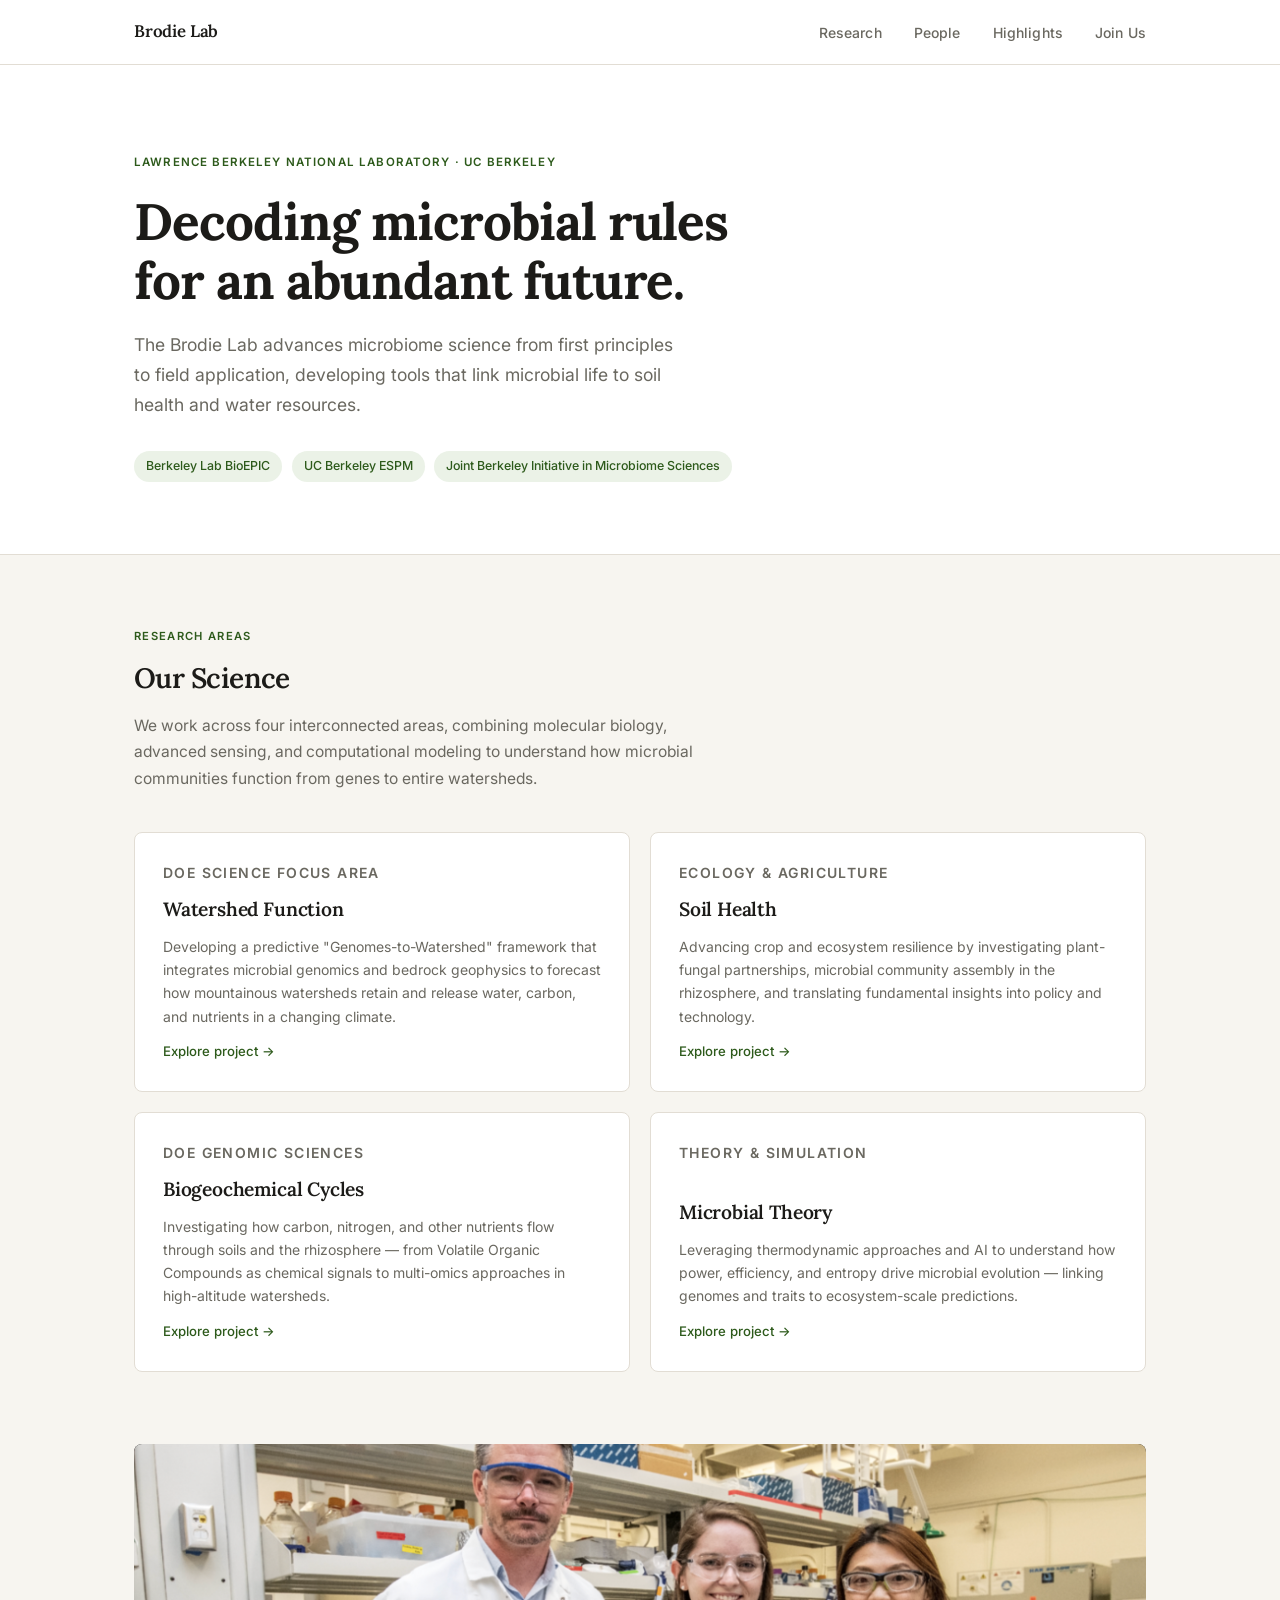
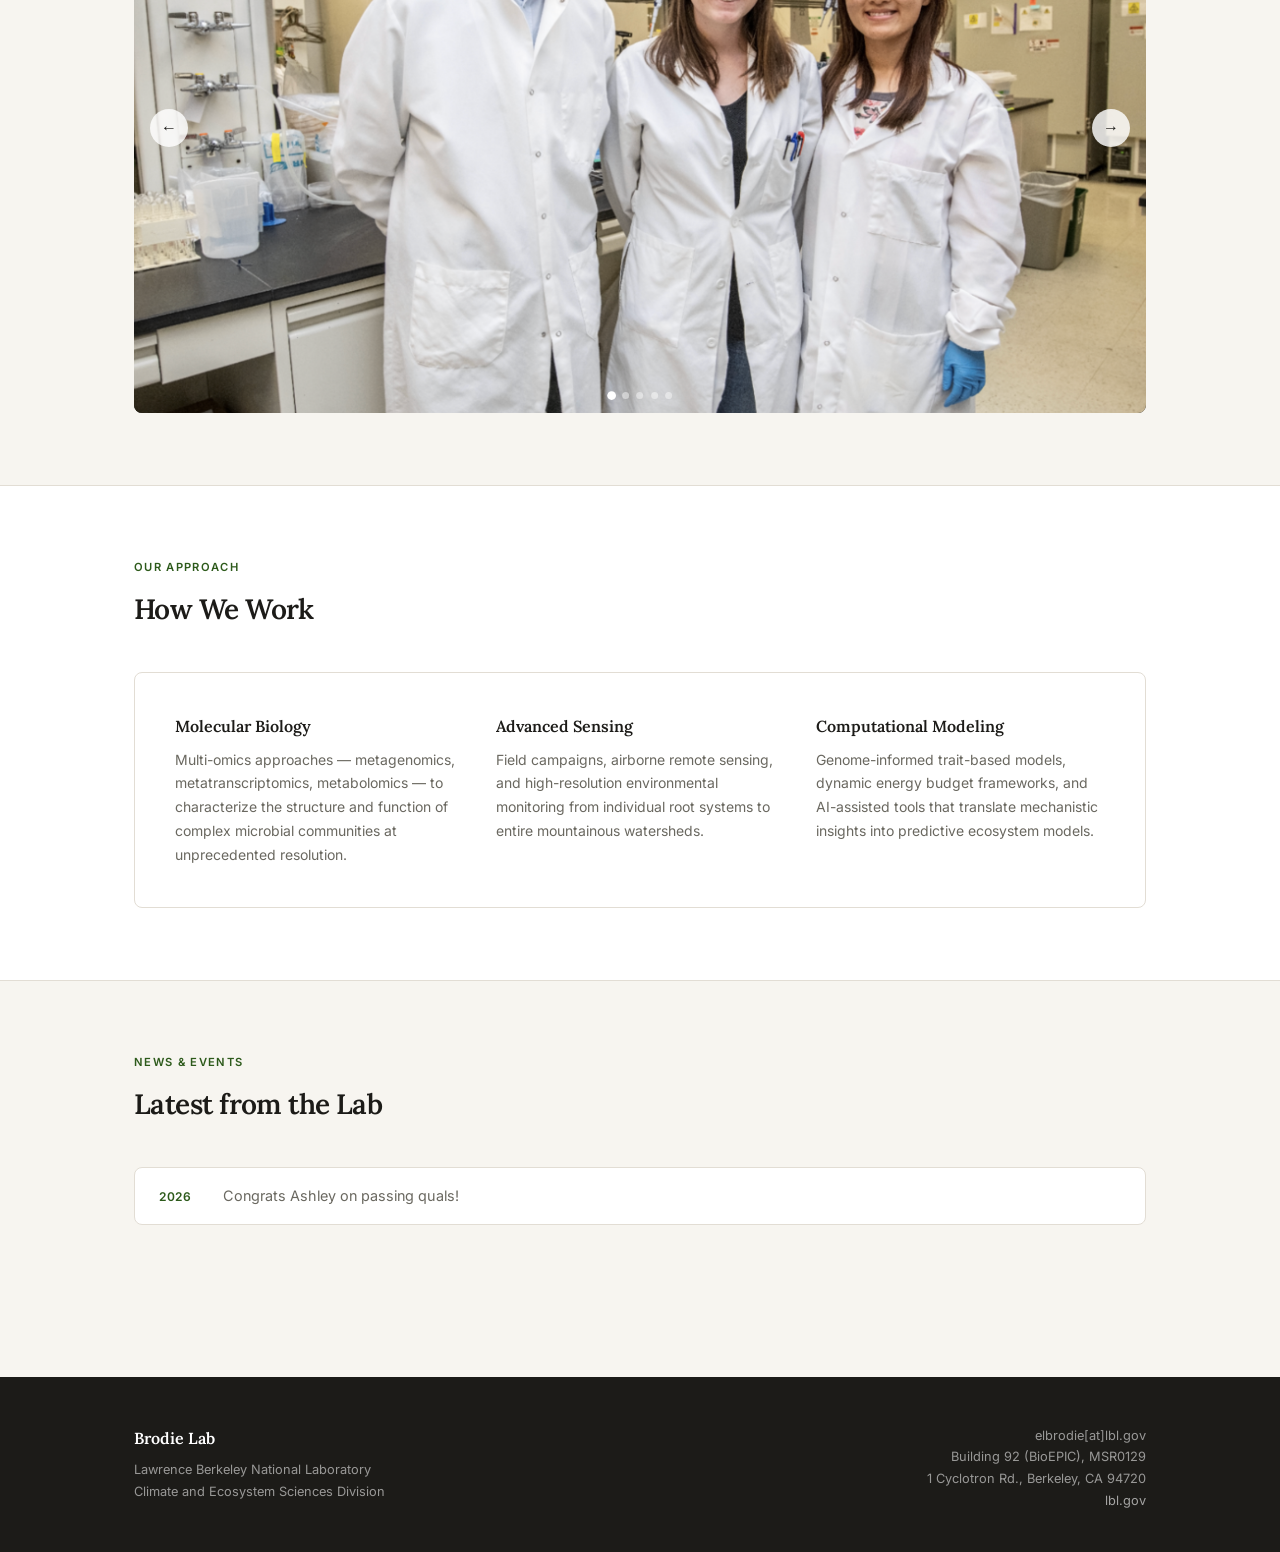
==== index.html @ 84963d6c "Add files via upload" ====
<!DOCTYPE html>
<html lang="en">
<head>
  <meta charset="UTF-8">
  <meta name="viewport" content="width=device-width, initial-scale=1.0">
  <title>Brodie Lab — Microbiome Science</title>
  <link rel="preconnect" href="https://fonts.googleapis.com">
  <link rel="preconnect" href="https://fonts.gstatic.com" crossorigin>
  <link href="https://fonts.googleapis.com/css2?family=Inter:wght@400;500;600&family=Lora:ital,wght@0,400;0,600;0,700;1,400&display=swap" rel="stylesheet">
  <link rel="stylesheet" href="css/style.css">
</head>
<body>

<header>
  <nav>
    <a href="index.html" class="nav-logo">Brodie Lab</a>
    <ul class="nav-links">
      <li><a href="research.html">Research</a></li>
      <li><a href="people.html">People</a></li>
      <li><a href="highlights.html">Highlights</a></li>
      <li><a href="join-us.html">Join Us</a></li>
    </ul>
    <button class="nav-toggle" aria-label="Toggle navigation">
      <span></span><span></span><span></span>
    </button>
  </nav>
</header>

<main>

  <section class="hero">
    <div class="container">
      <p class="eyebrow">Lawrence Berkeley National Laboratory &middot; UC Berkeley</p>
      <h1>Decoding microbial rules<br>for an abundant future.</h1>
      <p class="lead">The Brodie Lab advances microbiome science from first principles to field application, developing tools that link microbial life to soil health and water resources.</p>
      <div class="affiliation-tags">
        <span class="tag">Berkeley Lab BioEPIC</span>
        <span class="tag">UC Berkeley ESPM</span>
        <span class="tag">Joint Berkeley Initiative in Microbiome Sciences</span>
      </div>
    </div>
  </section>

  <section class="section">
    <div class="container">
      <div class="section-header">
        <p class="section-label">Research Areas</p>
        <h2 class="section-title">Our Science</h2>
        <p class="section-lead">We work across four interconnected areas, combining molecular biology, advanced sensing, and computational modeling to understand how microbial communities function from genes to entire watersheds.</p>
      </div>
      <div class="research-grid">
        <a href="research.html#watershed" class="research-card">
          <p class="card-label">DOE Science Focus Area</p>
          <h3>Watershed Function</h3>
          <p>Developing a predictive "Genomes-to-Watershed" framework that integrates microbial genomics and bedrock geophysics to forecast how mountainous watersheds retain and release water, carbon, and nutrients in a changing climate.</p>
          <span class="card-arrow">Explore project &rarr;</span>
        </a>
        <a href="research.html#soil-health" class="research-card">
          <p class="card-label">Ecology &amp; Agriculture</p>
          <h3>Soil Health</h3>
          <p>Advancing crop and ecosystem resilience by investigating plant-fungal partnerships, microbial community assembly in the rhizosphere, and translating fundamental insights into policy and technology.</p>
          <span class="card-arrow">Explore project &rarr;</span>
        </a>
        <a href="research.html#biogeochem" class="research-card">
          <p class="card-label">DOE Genomic Sciences</p>
          <h3>Biogeochemical Cycles</h3>
          <p>Investigating how carbon, nitrogen, and other nutrients flow through soils and the rhizosphere — from Volatile Organic Compounds as chemical signals to multi-omics approaches in high-altitude watersheds.</p>
          <span class="card-arrow">Explore project &rarr;</span>
        </a>
        <a href="research.html#microbial-theory" class="research-card">
          <p class="card-label">Theory &amp; Simulation</p>
          <h3>Microbial Theory</h3>
          <p>Leveraging thermodynamic approaches and AI to understand how power, efficiency, and entropy drive microbial evolution — linking genomes and traits to ecosystem-scale predictions.</p>
          <span class="card-arrow">Explore project &rarr;</span>
        </a>
      </div>
    </div>
  </section>

  <div class="carousel-section">
    <div class="container">
      <div class="carousel">
        <div class="carousel-track">
          <div class="carousel-slide"><img src="img/nice_flicks/lab-01.png" alt="Lab photo"></div>
          <div class="carousel-slide"><img src="img/nice_flicks/lab-02.png" alt="Lab photo"></div>
          <div class="carousel-slide"><img src="img/nice_flicks/lab-03.png" alt="Lab photo"></div>
          <div class="carousel-slide"><img src="img/nice_flicks/lab-04.png" alt="Lab photo"></div>
          <div class="carousel-slide"><img src="img/nice_flicks/lab-05.png" alt="Lab photo"></div>
        </div>
        <button class="carousel-btn carousel-btn--prev" aria-label="Previous">&#8592;</button>
        <button class="carousel-btn carousel-btn--next" aria-label="Next">&#8594;</button>
        <div class="carousel-dots">
          <button class="carousel-dot" aria-label="Slide 1"></button>
          <button class="carousel-dot" aria-label="Slide 2"></button>
          <button class="carousel-dot" aria-label="Slide 3"></button>
          <button class="carousel-dot" aria-label="Slide 4"></button>
          <button class="carousel-dot" aria-label="Slide 5"></button>
        </div>
      </div>
    </div>
  </div>

  <section class="section section--alt">
    <div class="container">
      <div class="section-header">
        <p class="section-label">Our Approach</p>
        <h2 class="section-title">How We Work</h2>
      </div>
      <div class="approach-block">
        <div class="approach-item">
          <h4>Molecular Biology</h4>
          <p>Multi-omics approaches — metagenomics, metatranscriptomics, metabolomics — to characterize the structure and function of complex microbial communities at unprecedented resolution.</p>
        </div>
        <div class="approach-item">
          <h4>Advanced Sensing</h4>
          <p>Field campaigns, airborne remote sensing, and high-resolution environmental monitoring from individual root systems to entire mountainous watersheds.</p>
        </div>
        <div class="approach-item">
          <h4>Computational Modeling</h4>
          <p>Genome-informed trait-based models, dynamic energy budget frameworks, and AI-assisted tools that translate mechanistic insights into predictive ecosystem models.</p>
        </div>
      </div>
    </div>
  </section>

  <section class="section">
    <div class="container">
      <div class="section-header">
        <p class="section-label">News &amp; Events</p>
        <h2 class="section-title">Latest from the Lab</h2>
      </div>
      <div class="news-list">
        <div class="news-item">
          <span class="news-date">2026</span>
          <span class="news-text">Congrats Ashley on passing quals!</span>
        </div>
      </div>
    </div>
  </section>

</main>

<footer>
  <div class="footer-inner">
    <div class="footer-brand">
      <span class="footer-logo">Brodie Lab</span>
      <p>Lawrence Berkeley National Laboratory<br>Climate and Ecosystem Sciences Division</p>
    </div>
    <div class="footer-contact">
      <p>
        elbrodie[at]lbl.gov<br>
        Building 92 (BioEPIC), MSR0129<br>
        1 Cyclotron Rd., Berkeley, CA 94720<br>
        <a href="http://lbl.gov" target="_blank" rel="noopener">lbl.gov</a>
      </p>
    </div>
  </div>
</footer>

<script>
  document.querySelector('.nav-toggle').addEventListener('click', function() {
    document.querySelector('.nav-links').classList.toggle('open');
  });

  (function() {
    var track = document.querySelector('.carousel-track');
    var slides = document.querySelectorAll('.carousel-slide');
    var dots = document.querySelectorAll('.carousel-dot');
    var current = 0, timer;

    function go(n) {
      current = (n + slides.length) % slides.length;
      track.style.transform = 'translateX(-' + (current * 100) + '%)';
      dots.forEach(function(d, i) { d.classList.toggle('active', i === current); });
    }

    function startTimer() {
      clearInterval(timer);
      timer = setInterval(function() { go(current + 1); }, 5000);
    }

    document.querySelector('.carousel-btn--prev').addEventListener('click', function() { go(current - 1); startTimer(); });
    document.querySelector('.carousel-btn--next').addEventListener('click', function() { go(current + 1); startTimer(); });
    dots.forEach(function(d, i) { d.addEventListener('click', function() { go(i); startTimer(); }); });

    go(0);
    startTimer();
  })();
</script>
</body>
</html>
---- css/style.css ----
/* ─────────────────────────────────────────────────────
   Brodie Lab — stylesheet
   ───────────────────────────────────────────────────── */

:root {
  --bg:          #F7F5F0;
  --surface:     #FFFFFF;
  --border:      #E2DDD4;
  --text:        #1C1B18;
  --muted:       #6A6860;
  --accent:      #2D5A1B;
  --accent-h:    #1F4111;
  --accent-bg:   #EBF2E7;
  --max-w:       1060px;
  --r:           8px;
  --ease:        0.18s ease;
}

*, *::before, *::after { box-sizing: border-box; margin: 0; padding: 0; }
html { scroll-behavior: smooth; }

body {
  font-family: 'Inter', system-ui, sans-serif;
  background: var(--bg);
  color: var(--text);
  line-height: 1.65;
  font-size: 1rem;
  -webkit-font-smoothing: antialiased;
}

a { color: var(--accent); text-decoration: none; }
a:hover { color: var(--accent-h); }
img { max-width: 100%; display: block; }

/* ── Layout ── */
.container {
  max-width: var(--max-w);
  margin: 0 auto;
  padding: 0 1.5rem;
}

/* ── Navigation ── */
header {
  background: var(--surface);
  border-bottom: 1px solid var(--border);
  position: sticky;
  top: 0;
  z-index: 100;
}

nav {
  display: flex;
  align-items: center;
  justify-content: space-between;
  height: 64px;
  max-width: var(--max-w);
  margin: 0 auto;
  padding: 0 1.5rem;
}

.nav-logo {
  font-family: 'Lora', Georgia, serif;
  font-size: 1.05rem;
  font-weight: 600;
  color: var(--text);
  letter-spacing: -0.01em;
}

.nav-links {
  display: flex;
  gap: 2rem;
  list-style: none;
}

.nav-links a {
  font-size: 0.875rem;
  color: var(--muted);
  font-weight: 500;
  letter-spacing: 0.01em;
  transition: color var(--ease);
}

.nav-links a:hover,
.nav-links a.active {
  color: var(--text);
}

.nav-toggle {
  display: none;
  flex-direction: column;
  gap: 5px;
  background: none;
  border: none;
  cursor: pointer;
  padding: 4px;
}

.nav-toggle span {
  display: block;
  width: 22px;
  height: 2px;
  background: var(--text);
  border-radius: 2px;
}

/* ── Hero ── */
.hero {
  padding: 88px 0 72px;
  background: var(--surface);
  border-bottom: 1px solid var(--border);
}

.hero .eyebrow {
  font-size: 0.72rem;
  font-weight: 600;
  letter-spacing: 0.1em;
  text-transform: uppercase;
  color: var(--accent);
  margin-bottom: 1.25rem;
}

.hero h1 {
  font-family: 'Lora', Georgia, serif;
  font-size: clamp(2.1rem, 5vw, 3.2rem);
  font-weight: 700;
  line-height: 1.15;
  letter-spacing: -0.02em;
  max-width: 680px;
  margin-bottom: 1.25rem;
}

.hero .lead {
  font-size: 1.1rem;
  color: var(--muted);
  max-width: 540px;
  line-height: 1.7;
  margin-bottom: 2rem;
}

.affiliation-tags {
  display: flex;
  gap: 0.6rem;
  flex-wrap: wrap;
}

.tag {
  display: inline-flex;
  align-items: center;
  padding: 0.3rem 0.75rem;
  background: var(--accent-bg);
  border-radius: 100px;
  font-size: 0.775rem;
  font-weight: 500;
  color: var(--accent);
}

/* ── Page hero (inner pages) ── */
.page-hero {
  padding: 60px 0 48px;
  background: var(--surface);
  border-bottom: 1px solid var(--border);
}

.page-label {
  font-size: 0.7rem;
  font-weight: 600;
  letter-spacing: 0.12em;
  text-transform: uppercase;
  color: var(--accent);
  margin-bottom: 0.75rem;
}

.page-hero h1 {
  font-family: 'Lora', Georgia, serif;
  font-size: clamp(1.75rem, 4vw, 2.4rem);
  font-weight: 700;
  letter-spacing: -0.02em;
  margin-bottom: 1rem;
}

.page-hero .page-lead {
  font-size: 1.05rem;
  color: var(--muted);
  max-width: 580px;
  line-height: 1.7;
}

/* ── Sections ── */
.section {
  padding: 72px 0;
}

.section--alt {
  background: var(--surface);
  border-top: 1px solid var(--border);
  border-bottom: 1px solid var(--border);
}

.section-header {
  margin-bottom: 2.5rem;
}

.section-label {
  font-size: 0.7rem;
  font-weight: 600;
  letter-spacing: 0.12em;
  text-transform: uppercase;
  color: var(--accent);
  margin-bottom: 0.6rem;
}

.section-title {
  font-family: 'Lora', Georgia, serif;
  font-size: 1.75rem;
  font-weight: 600;
  letter-spacing: -0.02em;
}

.section-lead {
  margin-top: 0.75rem;
  font-size: 0.975rem;
  color: var(--muted);
  max-width: 600px;
  line-height: 1.7;
}

/* ── Research cards (home) ── */
.research-grid {
  display: grid;
  grid-template-columns: repeat(2, 1fr);
  gap: 1.25rem;
}

.research-card {
  background: var(--surface);
  border: 1px solid var(--border);
  border-radius: var(--r);
  padding: 1.75rem;
  display: flex;
  flex-direction: column;
  gap: 0.6rem;
  color: var(--text);
  transition: box-shadow var(--ease), transform var(--ease), border-color var(--ease);
}

.research-card:hover {
  box-shadow: 0 4px 24px rgba(0,0,0,0.07);
  transform: translateY(-2px);
  border-color: #C2D9BA;
  color: var(--text);
}

.card-label {
  font-size: 0.7rem;
  font-weight: 600;
  letter-spacing: 0.1em;
  text-transform: uppercase;
  color: var(--accent);
}

.research-card h3 {
  font-family: 'Lora', Georgia, serif;
  font-size: 1.2rem;
  font-weight: 600;
  letter-spacing: -0.01em;
}

.research-card p {
  font-size: 0.875rem;
  color: var(--muted);
  line-height: 1.65;
  flex: 1;
}

.card-arrow {
  font-size: 0.825rem;
  color: var(--accent);
  font-weight: 500;
  margin-top: 0.25rem;
}

/* ── Approach block ── */
.approach-block {
  background: var(--surface);
  border: 1px solid var(--border);
  border-radius: var(--r);
  padding: 2.5rem;
  display: grid;
  grid-template-columns: repeat(3, 1fr);
  gap: 2rem;
}

.approach-item h4 {
  font-family: 'Lora', Georgia, serif;
  font-size: 1rem;
  font-weight: 600;
  margin-bottom: 0.5rem;
}

.approach-item p {
  font-size: 0.875rem;
  color: var(--muted);
  line-height: 1.7;
}

/* ── Carousel ── */
.carousel-section { padding: 0 0 72px; }

.carousel {
  position: relative;
  border-radius: var(--r);
  overflow: hidden;
  background: #111;
  aspect-ratio: 16 / 9;
}

.carousel-track {
  display: flex;
  height: 100%;
  transition: transform 0.5s cubic-bezier(0.4, 0, 0.2, 1);
}

.carousel-slide {
  min-width: 100%;
  height: 100%;
}

.carousel-slide img {
  width: 100%;
  height: 100%;
  object-fit: cover;
  object-position: center;
  display: block;
}

.carousel-btn {
  position: absolute;
  top: 50%;
  transform: translateY(-50%);
  background: rgba(255,255,255,0.82);
  border: none;
  border-radius: 50%;
  width: 38px;
  height: 38px;
  cursor: pointer;
  display: flex;
  align-items: center;
  justify-content: center;
  color: var(--text);
  font-size: 1rem;
  z-index: 2;
  transition: background var(--ease);
}

.carousel-btn:hover { background: #fff; }
.carousel-btn--prev { left: 1rem; }
.carousel-btn--next { right: 1rem; }

.carousel-dots {
  position: absolute;
  bottom: 0.9rem;
  left: 50%;
  transform: translateX(-50%);
  display: flex;
  gap: 0.45rem;
  z-index: 2;
}

.carousel-dot {
  width: 7px;
  height: 7px;
  border-radius: 50%;
  background: rgba(255,255,255,0.45);
  border: none;
  cursor: pointer;
  padding: 0;
  transition: background var(--ease), transform var(--ease);
}

.carousel-dot.active {
  background: #fff;
  transform: scale(1.25);
}

/* ── News ── */
.news-list {
  display: flex;
  flex-direction: column;
  gap: 0.75rem;
}

.news-item {
  background: var(--surface);
  border: 1px solid var(--border);
  border-radius: var(--r);
  padding: 1rem 1.5rem;
  display: flex;
  gap: 1.5rem;
  align-items: baseline;
}

.news-date {
  font-size: 0.75rem;
  font-weight: 600;
  color: var(--accent);
  letter-spacing: 0.05em;
  flex-shrink: 0;
  min-width: 2.5rem;
}

.news-text {
  font-size: 0.9rem;
  color: var(--muted);
}

/* ── Research area sections ── */
.research-area {
  padding: 64px 0;
  border-top: 1px solid var(--border);
  scroll-margin-top: 80px;
}

.research-area:first-child { border-top: none; }

.area-label {
  font-size: 0.7rem;
  font-weight: 600;
  letter-spacing: 0.12em;
  text-transform: uppercase;
  color: var(--accent);
  margin-bottom: 0.75rem;
}

.research-area h2 {
  font-family: 'Lora', Georgia, serif;
  font-size: 1.8rem;
  font-weight: 700;
  letter-spacing: -0.02em;
  margin-bottom: 1rem;
}

.area-intro {
  font-size: 0.95rem;
  color: var(--muted);
  max-width: 660px;
  line-height: 1.75;
  margin-bottom: 2rem;
}

.projects-list {
  display: flex;
  flex-direction: column;
  gap: 1rem;
}

.project-block {
  background: var(--surface);
  border: 1px solid var(--border);
  border-radius: var(--r);
  padding: 1.75rem;
}

.project-block h3 {
  font-family: 'Lora', Georgia, serif;
  font-size: 1.05rem;
  font-weight: 600;
  margin-bottom: 0.6rem;
}

.project-block p {
  font-size: 0.875rem;
  color: var(--muted);
  line-height: 1.7;
  margin-bottom: 1rem;
}

.project-links {
  display: flex;
  gap: 0.6rem;
  flex-wrap: wrap;
}

.btn-link {
  display: inline-flex;
  align-items: center;
  gap: 0.3rem;
  font-size: 0.775rem;
  font-weight: 500;
  color: var(--accent);
  border: 1px solid #C2D9BA;
  padding: 0.35rem 0.8rem;
  border-radius: 4px;
  background: var(--accent-bg);
  transition: background var(--ease), border-color var(--ease), color var(--ease);
}

.btn-link:hover {
  background: var(--accent);
  color: white;
  border-color: var(--accent);
}

/* ── People ── */
.people-grid {
  display: grid;
  grid-template-columns: repeat(3, 1fr);
  gap: 1.25rem;
  margin-bottom: 2.5rem;
}

.people-grid--4 {
  grid-template-columns: repeat(4, 1fr);
}

.people-grid--2 {
  grid-template-columns: repeat(2, 1fr);
}

/* flip wrapper */
.person-card {
  perspective: 1200px;
  cursor: pointer;
  background: transparent;
  border: none;
  border-radius: 0;
  overflow: visible;
}

.card-inner {
  position: relative;
  width: 100%;
  aspect-ratio: 4 / 5;
  transform-style: preserve-3d;
  transition: transform 0.55s cubic-bezier(0.4, 0, 0.2, 1);
}

.person-card.flipped .card-inner {
  transform: rotateY(180deg);
}

.card-front,
.card-back {
  position: absolute;
  inset: 0;
  backface-visibility: hidden;
  -webkit-backface-visibility: hidden;
  border-radius: var(--r);
  border: 1px solid var(--border);
  overflow: hidden;
}

.card-front {
  background: var(--surface);
  display: flex;
  flex-direction: column;
  transition: border-color var(--ease);
}

.person-card:hover .card-front {
  border-color: #C2D9BA;
}

.card-photo {
  flex: 1;
  width: 100%;
  object-fit: cover;
  object-position: center top;
  display: block;
  min-height: 0;
}

.card-photo-placeholder {
  flex: 1;
  background: var(--accent-bg);
  display: flex;
  align-items: center;
  justify-content: center;
  font-family: 'Lora', Georgia, serif;
  font-size: 2.5rem;
  font-weight: 700;
  color: var(--accent);
  min-height: 0;
}

.card-name {
  flex-shrink: 0;
  padding: 0.7rem 1rem 0.8rem;
  font-family: 'Lora', Georgia, serif;
  font-size: 0.875rem;
  font-weight: 600;
  color: var(--text);
  border-top: 1px solid var(--border);
  background: var(--surface);
}

/* back face */
.card-back {
  transform: rotateY(180deg);
  background: var(--surface);
  display: flex;
  flex-direction: column;
}

.card-back-scroll {
  flex: 1;
  overflow-y: auto;
  padding: 1.1rem 1.1rem 0.75rem;
  display: flex;
  flex-direction: column;
  gap: 0.5rem;
}

.card-back-name {
  font-family: 'Lora', Georgia, serif;
  font-size: 0.9rem;
  font-weight: 600;
  color: var(--text);
  flex-shrink: 0;
}

.card-back-bio {
  font-size: 0.775rem;
  color: var(--muted);
  line-height: 1.65;
}

.card-back-bio em { font-style: italic; }

.card-back-links {
  display: flex;
  gap: 0.4rem;
  flex-wrap: wrap;
  padding-top: 0.25rem;
  flex-shrink: 0;
}

.card-back-links a {
  font-size: 0.7rem;
  font-weight: 500;
  color: var(--accent);
  border: 1px solid #C2D9BA;
  background: var(--accent-bg);
  padding: 0.18rem 0.5rem;
  border-radius: 4px;
  text-decoration: none;
  transition: background var(--ease), color var(--ease);
}

.card-back-links a:hover {
  background: var(--accent);
  color: white;
}

/* ── Shared link pills (alumni, highlights CTA) ── */
.person-links {
  display: flex;
  gap: 0.5rem;
  flex-wrap: wrap;
  margin-top: 0.5rem;
}

.person-links a {
  font-size: 0.75rem;
  font-weight: 500;
  color: var(--accent);
  border: 1px solid #C2D9BA;
  background: var(--accent-bg);
  padding: 0.2rem 0.6rem;
  border-radius: 4px;
  transition: background var(--ease), color var(--ease), border-color var(--ease);
}

.person-links a:hover {
  background: var(--accent);
  color: white;
  border-color: var(--accent);
}

/* ── Alumni ── */
.alumni-grid {
  display: grid;
  grid-template-columns: repeat(3, 1fr);
  gap: 1rem;
}

.alumni-card {
  background: var(--surface);
  border: 1px solid var(--border);
  border-radius: var(--r);
  padding: 1.25rem;
}

.alumni-name {
  font-weight: 600;
  font-size: 0.925rem;
  margin-bottom: 0.2rem;
}

.alumni-info {
  font-size: 0.8rem;
  color: var(--muted);
  line-height: 1.5;
  margin-bottom: 0.6rem;
}

/* ── Publications ── */
.pub-list {
  display: flex;
  flex-direction: column;
  gap: 0.75rem;
}

.pub-item {
  background: var(--surface);
  border: 1px solid var(--border);
  border-radius: var(--r);
  padding: 1.25rem 1.5rem;
  transition: border-color var(--ease);
}

.pub-item:hover {
  border-color: #C2D9BA;
}

.pub-title {
  display: block;
  font-size: 0.925rem;
  font-weight: 500;
  color: var(--text);
  line-height: 1.5;
  margin-bottom: 0.4rem;
  transition: color var(--ease);
}

.pub-title:hover { color: var(--accent); }

.pub-authors {
  font-size: 0.8rem;
  color: var(--muted);
  line-height: 1.55;
  margin-bottom: 0.5rem;
}

.pub-journal {
  display: inline-block;
  font-size: 0.7rem;
  font-weight: 600;
  letter-spacing: 0.06em;
  text-transform: uppercase;
  color: var(--accent);
  background: var(--accent-bg);
  padding: 0.15rem 0.5rem;
  border-radius: 4px;
}

/* ── Join Us ── */
.opportunity-block {
  background: var(--surface);
  border: 1px solid var(--border);
  border-radius: var(--r);
  padding: 2rem;
}

.opportunity-block h3 {
  font-family: 'Lora', Georgia, serif;
  font-size: 1.1rem;
  font-weight: 600;
  margin-bottom: 0.6rem;
}

.opportunity-block p {
  font-size: 0.875rem;
  color: var(--muted);
  line-height: 1.75;
  margin-bottom: 0.75rem;
}

.opportunity-block p:last-child { margin-bottom: 0; }

.opp-links {
  display: flex;
  gap: 0.6rem;
  flex-wrap: wrap;
  margin-top: 0.75rem;
}

.course-block {
  background: var(--surface);
  border: 1px solid var(--border);
  border-radius: var(--r);
  padding: 2rem;
}

.course-block h3 {
  font-family: 'Lora', Georgia, serif;
  font-size: 1.1rem;
  font-weight: 600;
  margin-bottom: 0.5rem;
}

.course-block .course-number {
  font-size: 0.72rem;
  font-weight: 600;
  letter-spacing: 0.1em;
  text-transform: uppercase;
  color: var(--accent);
  margin-bottom: 0.75rem;
}

.course-block p {
  font-size: 0.875rem;
  color: var(--muted);
  line-height: 1.75;
}

/* ── Section sub-header ── */
.sub-header {
  margin-bottom: 1.25rem;
  margin-top: 2.5rem;
}

.sub-header:first-child { margin-top: 0; }

.sub-header h2 {
  font-family: 'Lora', Georgia, serif;
  font-size: 1.3rem;
  font-weight: 600;
  letter-spacing: -0.01em;
}

hr.divider {
  border: none;
  border-top: 1px solid var(--border);
  margin: 3rem 0;
}

/* ── CTA strip ── */
.cta-strip {
  background: var(--accent-bg);
  border: 1px solid #C2D9BA;
  border-radius: var(--r);
  padding: 1.5rem 2rem;
  display: flex;
  align-items: center;
  justify-content: space-between;
  gap: 1rem;
  flex-wrap: wrap;
}

.cta-strip p {
  font-size: 0.9rem;
  color: var(--text);
}

.cta-strip p strong {
  font-weight: 600;
}

/* ── Footer ── */
footer {
  background: #1C1B18;
  color: rgba(255,255,255,0.55);
  padding: 48px 0 40px;
  margin-top: 80px;
}

.footer-inner {
  max-width: var(--max-w);
  margin: 0 auto;
  padding: 0 1.5rem;
  display: flex;
  justify-content: space-between;
  align-items: flex-start;
  gap: 2rem;
  flex-wrap: wrap;
}

.footer-logo {
  font-family: 'Lora', Georgia, serif;
  font-size: 1rem;
  font-weight: 600;
  color: white;
  display: block;
  margin-bottom: 0.5rem;
}

.footer-brand p,
.footer-contact p {
  font-size: 0.8rem;
  line-height: 1.7;
}

.footer-contact { text-align: right; }

.footer-contact a {
  color: rgba(255,255,255,0.6);
  transition: color var(--ease);
}

.footer-contact a:hover { color: white; }

/* ── Responsive ── */
@media (max-width: 768px) {
  .research-grid { grid-template-columns: 1fr; }
  .approach-block { grid-template-columns: 1fr; }
  .people-grid { grid-template-columns: 1fr; }
  .people-grid--3 { grid-template-columns: 1fr 1fr; }
  .alumni-grid { grid-template-columns: 1fr 1fr; }
  .footer-contact { text-align: left; }
  .pi-card { grid-template-columns: 1fr; }
  .pi-card .avatar { margin-bottom: 0; }
}

@media (max-width: 560px) {
  .nav-toggle { display: flex; }
  .nav-links {
    display: none;
    position: absolute;
    top: 64px;
    left: 0;
    right: 0;
    background: var(--surface);
    border-bottom: 1px solid var(--border);
    padding: 1rem 1.5rem;
    flex-direction: column;
    gap: 1rem;
    box-shadow: 0 4px 12px rgba(0,0,0,0.06);
  }
  .nav-links.open { display: flex; }
  .people-grid--3 { grid-template-columns: 1fr; }
  .alumni-grid { grid-template-columns: 1fr; }
}
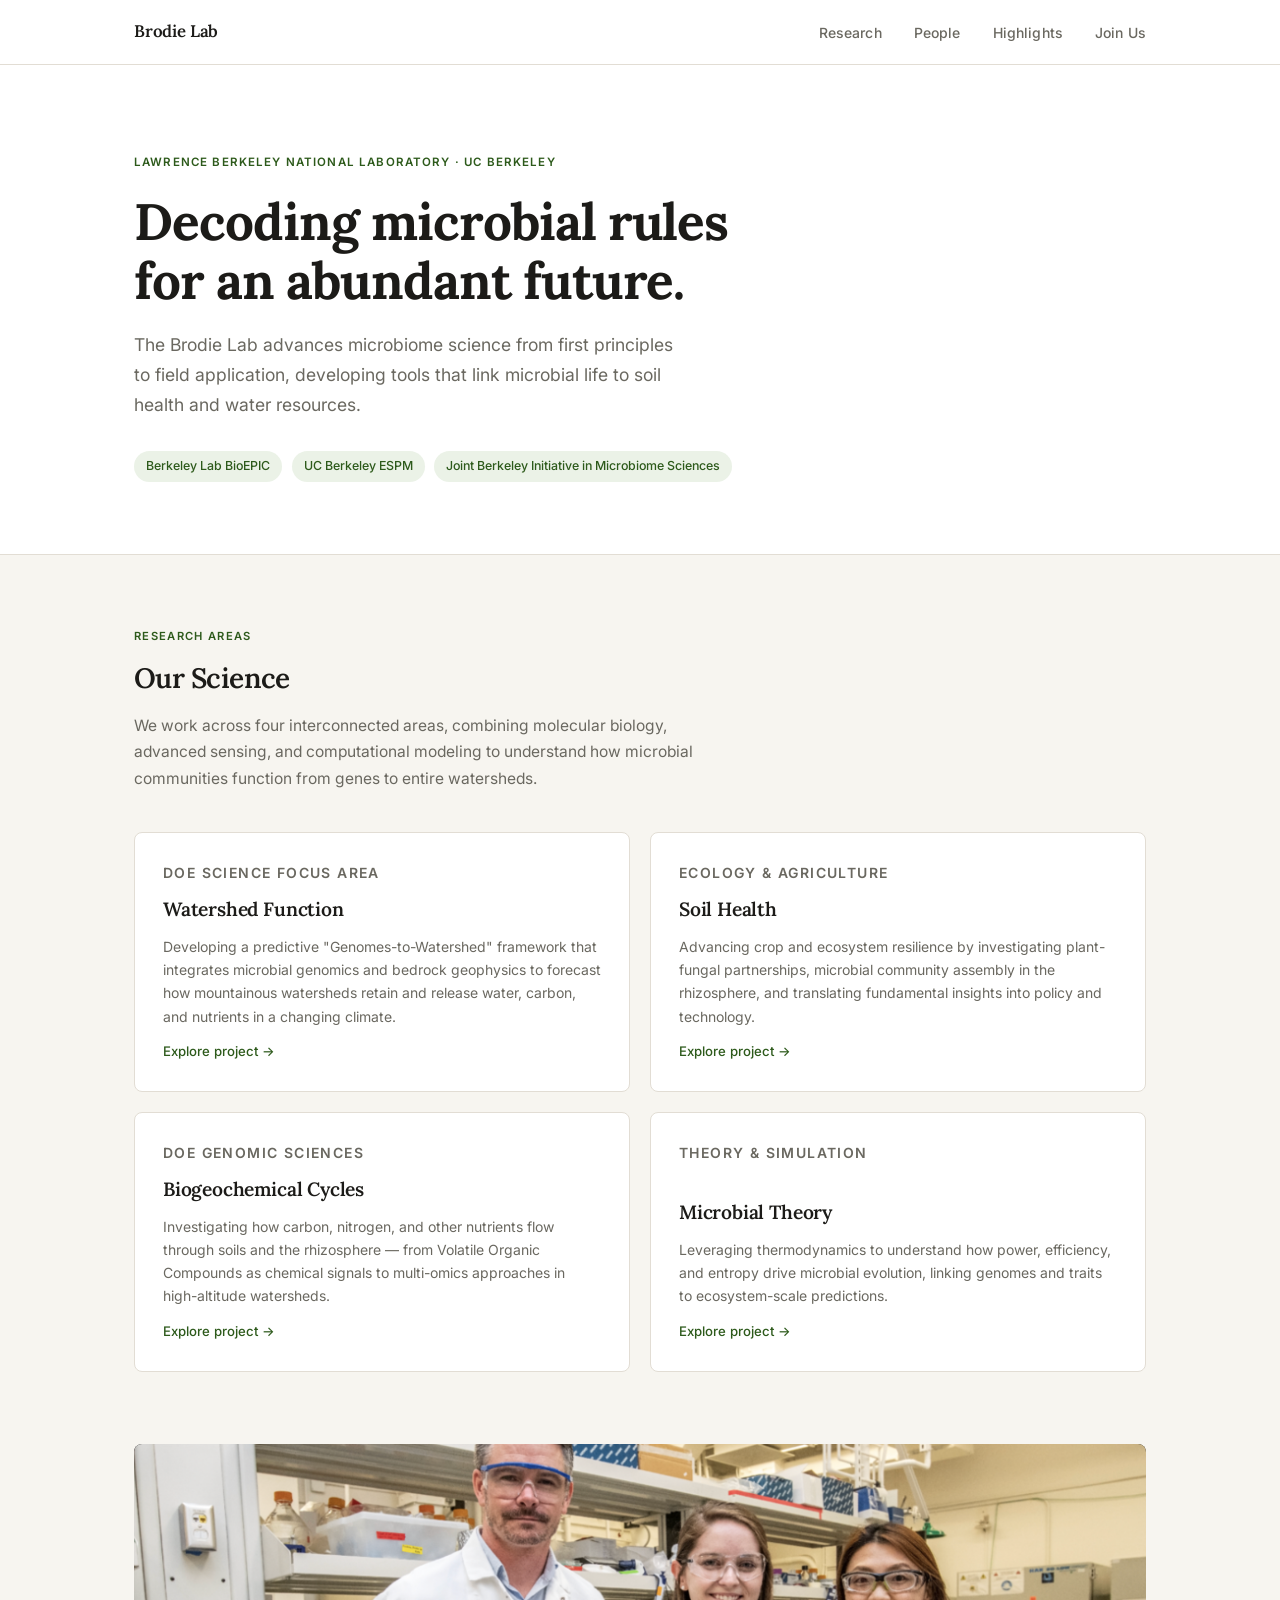
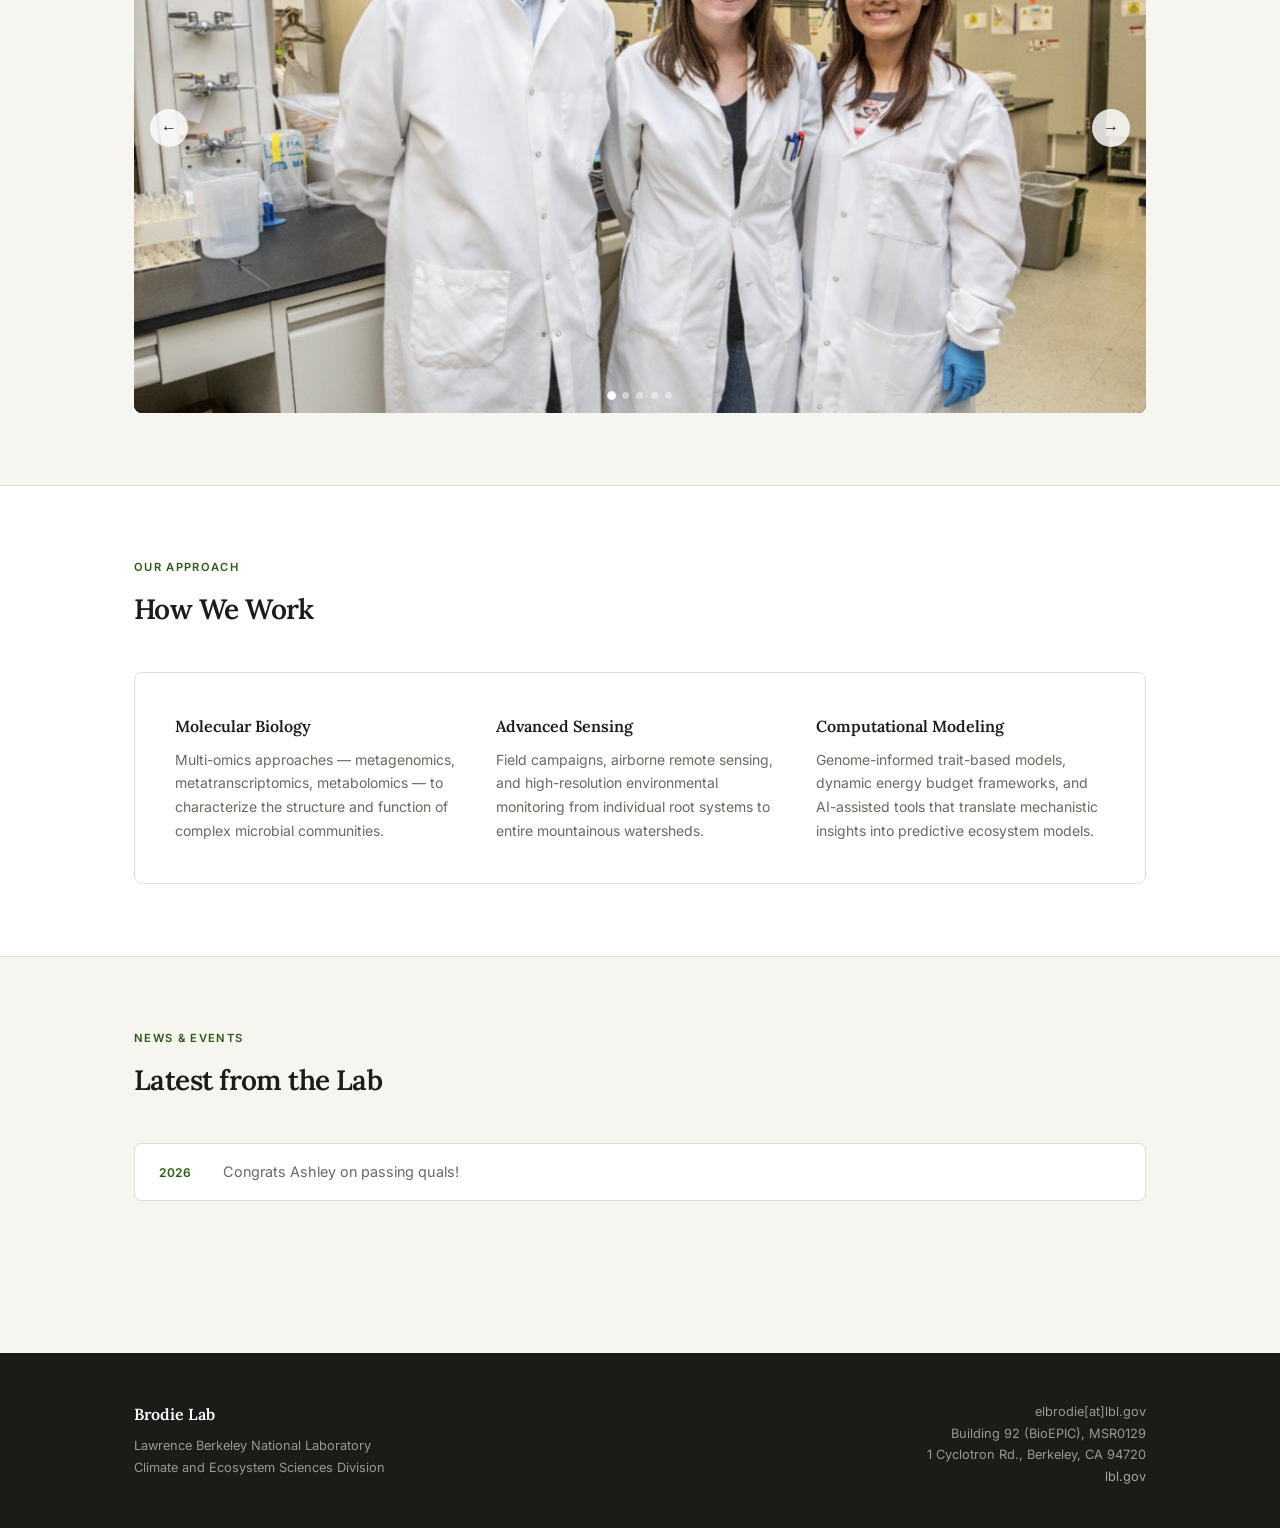
==== commit fac7ad7d: "Refine descriptions in index.html" ====
--- a/index.html
+++ b/index.html
@@ -70,7 +70,7 @@
         <a href="research.html#microbial-theory" class="research-card">
           <p class="card-label">Theory &amp; Simulation</p>
           <h3>Microbial Theory</h3>
-          <p>Leveraging thermodynamic approaches and AI to understand how power, efficiency, and entropy drive microbial evolution — linking genomes and traits to ecosystem-scale predictions.</p>
+          <p>Leveraging thermodynamics to understand how power, efficiency, and entropy drive microbial evolution, linking genomes and traits to ecosystem-scale predictions.</p>
           <span class="card-arrow">Explore project &rarr;</span>
         </a>
       </div>
@@ -109,7 +109,7 @@
       <div class="approach-block">
         <div class="approach-item">
           <h4>Molecular Biology</h4>
-          <p>Multi-omics approaches — metagenomics, metatranscriptomics, metabolomics — to characterize the structure and function of complex microbial communities at unprecedented resolution.</p>
+          <p>Multi-omics approaches — metagenomics, metatranscriptomics, metabolomics — to characterize the structure and function of complex microbial communities.</p>
         </div>
         <div class="approach-item">
           <h4>Advanced Sensing</h4>
